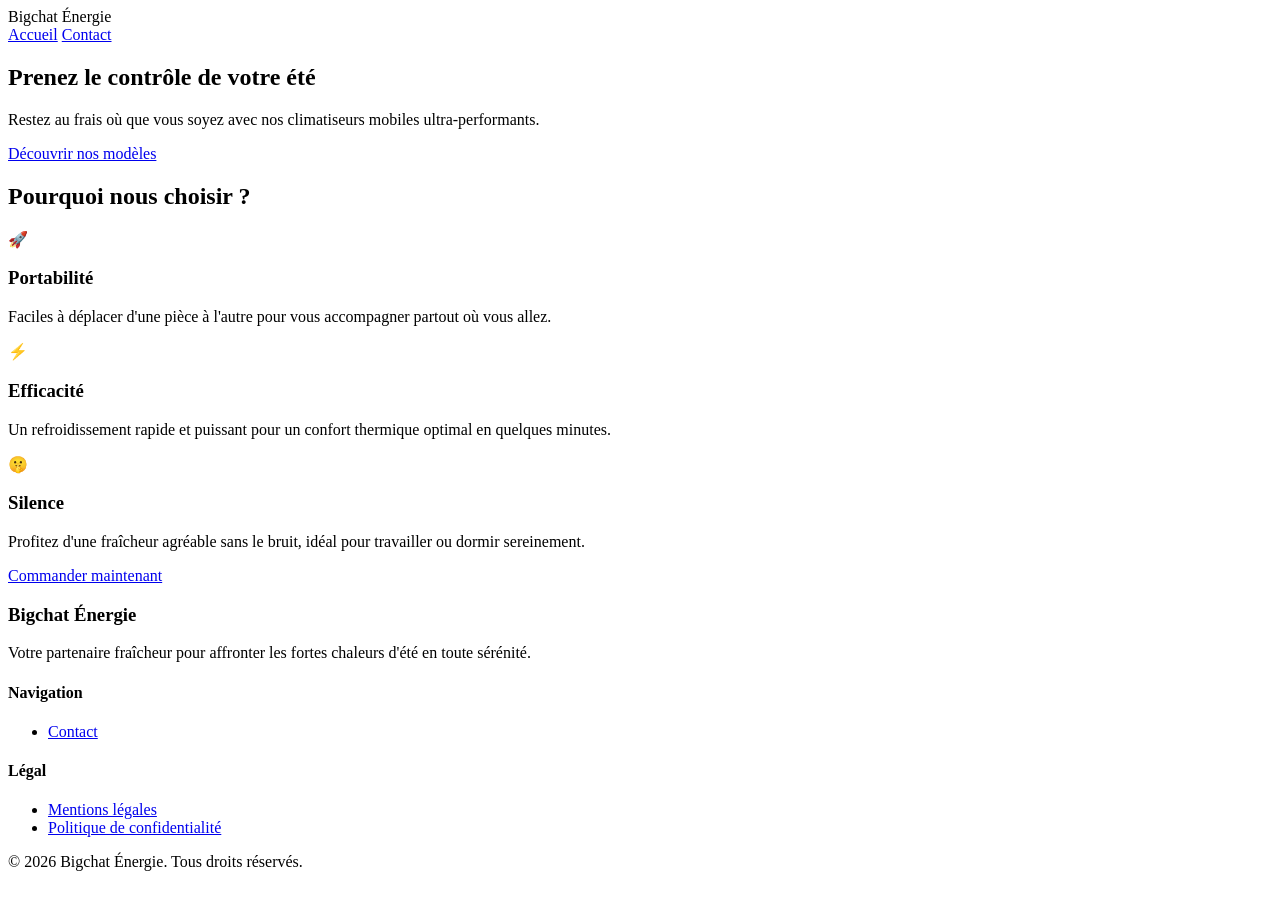
==== index.html @ 1c0fc11e "Add files via upload" ====
<!DOCTYPE html>
<html lang="fr">
<head>
    <meta charset="UTF-8">
    <meta name="viewport" content="width=device-width, initial-scale=1.0">
    <title>Votre Confort d'Été - Bigchat Énergie</title>
    <link rel="stylesheet" href="style.css">
</head>
<body>

    <!-- En-tête / Navigation -->
    <header class="main-header">
        <div class="logo">Bigchat Énergie</div>
        <nav class="nav-links">
            <a href="#index.html" class="active">Accueil</a>
            <a href="contact.html">Contact</a>
        </nav>
    </header>

       <!-- Section Principale (Hero Banner) -->
    <section class="hero">
        <div class="hero-content">
            <h1>Prenez le contrôle de votre été</h1>
            <p>Restez au frais où que vous soyez avec nos climatiseurs mobiles ultra-performants.</p>
            <!-- Voici le bouton mis à jour avec le nouveau texte -->
            <a href="climatiseurs.html" class="btn-cta">Découvrir nos modèles</a>
        </div>
    </section>


    <!-- Section Arguments / Pourquoi nous choisir -->
    <section class="features-section">
        <h2>Pourquoi nous choisir ?</h2>
        <div class="features-grid">
            <div class="feature-card">
                <div class="feature-icon">🚀</div>
                <h3>Portabilité</h3>
                <p>Faciles à déplacer d'une pièce à l'autre pour vous accompagner partout où vous allez.</p>
            </div>
            <div class="feature-card">
                <div class="feature-icon">⚡</div>
                <h3>Efficacité</h3>
                <p>Un refroidissement rapide et puissant pour un confort thermique optimal en quelques minutes.</p>
            </div>
            <div class="feature-card">
                <div class="feature-icon">🤫</div>
                <h3>Silence</h3>
                <p>Profitez d'une fraîcheur agréable sans le bruit, idéal pour travailler ou dormir sereinement.</p>
            </div>
        </div>
    </section>
  <a href="TON_LIEN_DE_PAIEMENT_STRIPE" class="btn-cta">Commander maintenant</a>
        </div>
</main>
   <!-- Pied de page (Footer) -->
    <footer class="main-footer">
        <div class="footer-content">
            
            <!-- Bloc Marque -->
            <div class="footer-brand">
                <h3>Bigchat Énergie</h3>
                <p>Votre partenaire fraîcheur pour affronter les fortes chaleurs d'été en toute sérénité.</p>
            </div>
            
            <!-- Liens de navigation -->
            <div class="footer-links">
                <h4>Navigation</h4>
                <ul>
                    <li><a href="contact.html">Contact</a></li>
                </ul>
            </div>
            
            <!-- Liens légaux -->
            <div class="footer-legal">
                <h4>Légal</h4>
                <ul>
                    <li><a href="mentions-legales.html">Mentions légales</a></li>
                    <li><a href="confidentialite.html">Politique de confidentialité</a></li>
                </ul>
            </div>
            
        </div>
        
        <!-- Copyright -->
        <div class="footer-bottom">
            <p>&copy; 2026 Bigchat Énergie. Tous droits réservés.</p>
        </div>
    </footer>
</body>
</html>
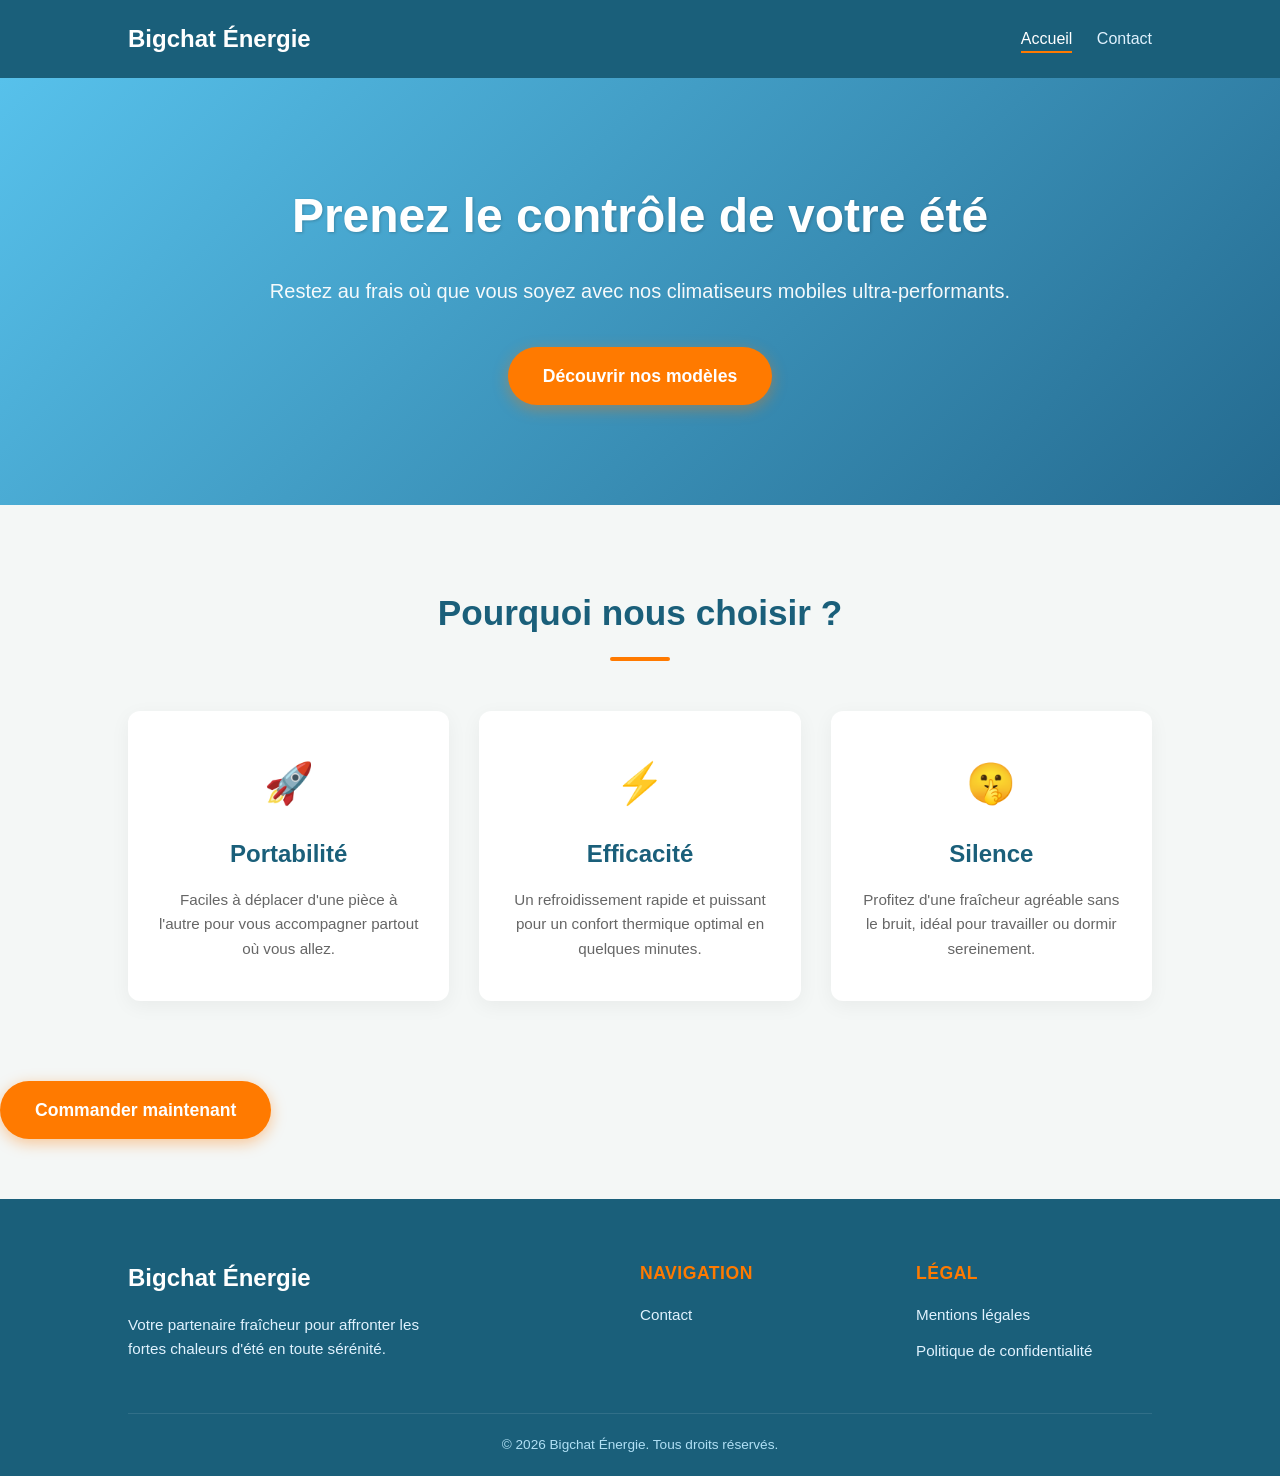
==== commit 9ff37f6c: "Add files via upload" ====
--- a/index.html
+++ b/index.html
@@ -4,7 +4,7 @@
     <meta charset="UTF-8">
     <meta name="viewport" content="width=device-width, initial-scale=1.0">
     <title>Votre Confort d'Été - Bigchat Énergie</title>
-    <link rel="stylesheet" href="style.css">
+    <link rel="stylesheet" href="canicule2/style.css">
 </head>
 <body>
 
--- a/canicule2/style.css
+++ b/canicule2/style.css
@@ -0,0 +1,270 @@
+/* Réinitialisation de base */
+* {
+    margin: 0;
+    padding: 0;
+    box-sizing: border-box;
+    font-family: 'Segoe UI', Tahoma, Geneva, Verdana, sans-serif;
+}
+
+body {
+    background-color: #f4f7f6;
+    color: #333;
+    line-height: 1.6;
+}
+
+/* En-tête (Header) */
+.main-header {
+    background-color: #1a5f7a; /* Bleu plus foncé pour un excellent contraste */
+    display: flex;
+    justify-content: space-between;
+    align-items: center;
+    padding: 20px 10%;
+    box-shadow: 0 2px 10px rgba(0,0,0,0.1);
+}
+
+.main-header .logo {
+    color: #ffffff;
+    font-size: 1.5rem;
+    font-weight: bold;
+}
+
+.nav-links a {
+    color: #e0f2fe;
+    text-decoration: none;
+    margin-left: 20px;
+    font-weight: 500;
+    transition: color 0.3s ease;
+}
+
+.nav-links a:hover, .nav-links a.active {
+    color: #ffffff;
+    border-bottom: 2px solid #ff7a00;
+    padding-bottom: 4px;
+}
+
+/* Section Principale (Hero) */
+.hero {
+    background: linear-gradient(135deg, #57c1eb 0%, #246a8f 100%);
+    color: white;
+    text-align: center;
+    padding: 100px 20px;
+}
+
+.hero-content {
+    max-width: 800px;
+    margin: 0 auto;
+}
+
+.hero h1 {
+    font-size: 3rem;
+    margin-bottom: 20px;
+    text-shadow: 1px 1px 3px rgba(0,0,0,0.2);
+}
+
+.hero p {
+    font-size: 1.25rem;
+    margin-bottom: 40px;
+    opacity: 0.95;
+}
+
+/* Bouton d'action (CTA) */
+.btn-cta {
+    display: inline-block;
+    background-color: #ff7a00; /* Orange dynamique et chaleureux */
+    color: white;
+    text-decoration: none;
+    padding: 15px 35px;
+    font-size: 1.1rem;
+    font-weight: bold;
+    border-radius: 50px;
+    box-shadow: 0 4px 15px rgba(255, 122, 0, 0.4);
+    transition: all 0.3s ease;
+}
+
+.btn-cta:hover {
+    background-color: #e06900;
+    transform: translateY(-3px);
+    box-shadow: 0 6px 20px rgba(255, 122, 0, 0.6);
+}
+
+/* Section "Pourquoi nous choisir ?" */
+.features-section {
+    padding: 80px 10%;
+    text-align: center;
+}
+
+.features-section h2 {
+    color: #1a5f7a;
+    font-size: 2.2rem;
+    margin-bottom: 50px;
+    position: relative;
+}
+
+.features-section h2::after {
+    content: '';
+    display: block;
+    width: 60px;
+    height: 4px;
+    background-color: #ff7a00;
+    margin: 15px auto 0;
+    border-radius: 2px;
+}
+
+/* Grille des cartes */
+.features-grid {
+    display: flex;
+    justify-content: center;
+    gap: 30px;
+    flex-wrap: wrap; /* S'adapte sur mobile */
+}
+
+/* Cartes individuelles */
+.feature-card {
+    background: white;
+    flex: 1;
+    min-width: 280px;
+    max-width: 350px;
+    padding: 40px 30px;
+    border-radius: 12px;
+    box-shadow: 0 5px 20px rgba(0,0,0,0.05);
+    transition: transform 0.3s ease, box-shadow 0.3s ease;
+}
+
+.feature-card:hover {
+    transform: translateY(-5px);
+    box-shadow: 0 10px 25px rgba(0,0,0,0.1);
+}
+
+.feature-icon {
+    font-size: 2.5rem;
+    margin-bottom: 20px;
+}
+
+.feature-card h3 {
+    color: #1a5f7a;
+    font-size: 1.5rem;
+    margin-bottom: 15px;
+}
+
+.feature-card p {
+    color: #666;
+    font-size: 0.95rem;
+    line-height: 1.6;
+}
+
+/* Adaptabilité Mobile */
+@media (max-width: 768px) {
+    .main-header {
+        flex-direction: column;
+        gap: 15px;
+    }
+    
+    .hero h1 {
+        font-size: 2.2rem;
+    }
+    
+    .hero p {
+        font-size: 1.1rem;
+    }
+}
+/* Pied de page (Footer) */
+.main-footer {
+    background-color: #1a5f7a; /* On garde le bleu foncé du header pour la cohérence */
+    color: #ffffff;
+    padding: 60px 10% 20px;
+    margin-top: 60px; /* Crée un espace entre le contenu et le footer */
+}
+
+.footer-content {
+    display: flex;
+    justify-content: space-between;
+    flex-wrap: wrap;
+    gap: 40px;
+    margin-bottom: 40px;
+}
+
+.footer-brand {
+    flex: 2;
+    min-width: 250px;
+}
+
+.footer-brand h3 {
+    font-size: 1.5rem;
+    margin-bottom: 15px;
+    color: #ffffff;
+}
+
+.footer-brand p {
+    color: #e0f2fe;
+    font-size: 0.95rem;
+    max-width: 320px;
+}
+
+.footer-links, .footer-legal {
+    flex: 1;
+    min-width: 150px;
+}
+
+.footer-links h4, .footer-legal h4 {
+    font-size: 1.1rem;
+    margin-bottom: 15px;
+    color: #ff7a00; /* Touche de rappel orange pour les titres */
+    text-transform: uppercase;
+    font-weight: bold;
+    letter-spacing: 0.5px;
+}
+
+.footer-links ul, .footer-legal ul {
+    list-style: none;
+}
+
+.footer-links li, .footer-legal li {
+    margin-bottom: 10px;
+}
+
+.footer-links a, .footer-legal a {
+    color: #e0f2fe;
+    text-decoration: none;
+    font-size: 0.95rem;
+    transition: color 0.3s ease;
+}
+
+.footer-links a:hover, .footer-legal a:hover {
+    color: #ffffff;
+    text-decoration: underline;
+}
+
+/* Ligne de séparation et copyright */
+.footer-bottom {
+    text-align: center;
+    border-top: 1px solid rgba(255, 255, 255, 0.1);
+    padding-top: 20px;
+    font-size: 0.85rem;
+    color: #b0e0f5;
+}
+
+/* Version Mobile */
+@media (max-width: 768px) {
+    .footer-content {
+        flex-direction: column;
+        gap: 30px;
+    }
+}
+
+/* --- Style du bouton Découvrir nos modèles --- */
+.btn {
+    display: inline-block;
+    padding: 12px 24px;
+    background-color: #2980b9; /* Un joli bleu dynamique */
+    color: #ffffff;            /* Texte blanc */
+    text-decoration: none;     /* Enlève le soulignement du lien */
+    border-radius: 5px;        /* Arrondit les angles */
+    font-weight: bold;
+    transition: background-color 0.3s ease;
+    margin-top: 15px;
+}
+
+/* Changement de couleur quand on passe la souris dessus */
+.btn:hover {
+    background-color: #3498db; 
+}
